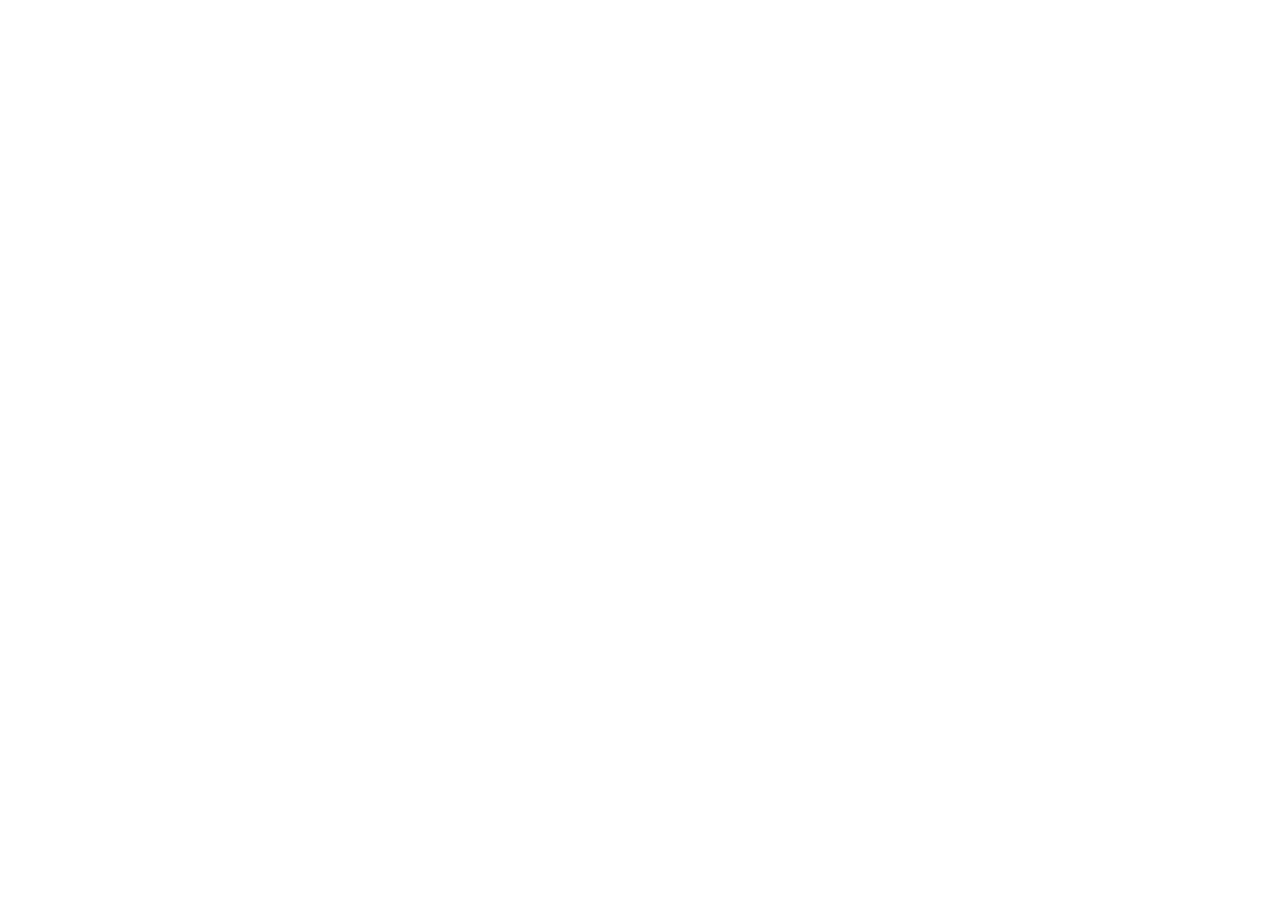
==== backend/ResLink.Api/wwwroot/index.html @ 0d1e9fb3 "Stop the browser from keeping an old copy of the app." ====
<!DOCTYPE html>
<html lang="en">
<head>
  <meta charset="UTF-8" />
  <meta name="viewport" content="width=device-width, initial-scale=1" />
  <title>ResLink · Find. Connect. Live.</title>
  <link rel="icon" href="reslink.jpeg" type="image/jpeg" />
  <link rel="preconnect" href="https://fonts.googleapis.com" />
  <link rel="preconnect" href="https://fonts.gstatic.com" crossorigin />
  <!-- Nunito is a rounded face that stays easy to read on a student app (Google Fonts, 2026). -->
  <link href="https://fonts.googleapis.com/css2?family=Nunito:wght@400;600;700;800&display=swap" rel="stylesheet" />
  <!-- Query string forces Render to fetch the redesigned files after deploy (MDN, 2025). -->
  <link rel="stylesheet" href="app.css?v=20260926" />
</head>
<body>
  <div id="app"></div>
  <script src="app.js?v=20260926"></script>
</body>
</html>
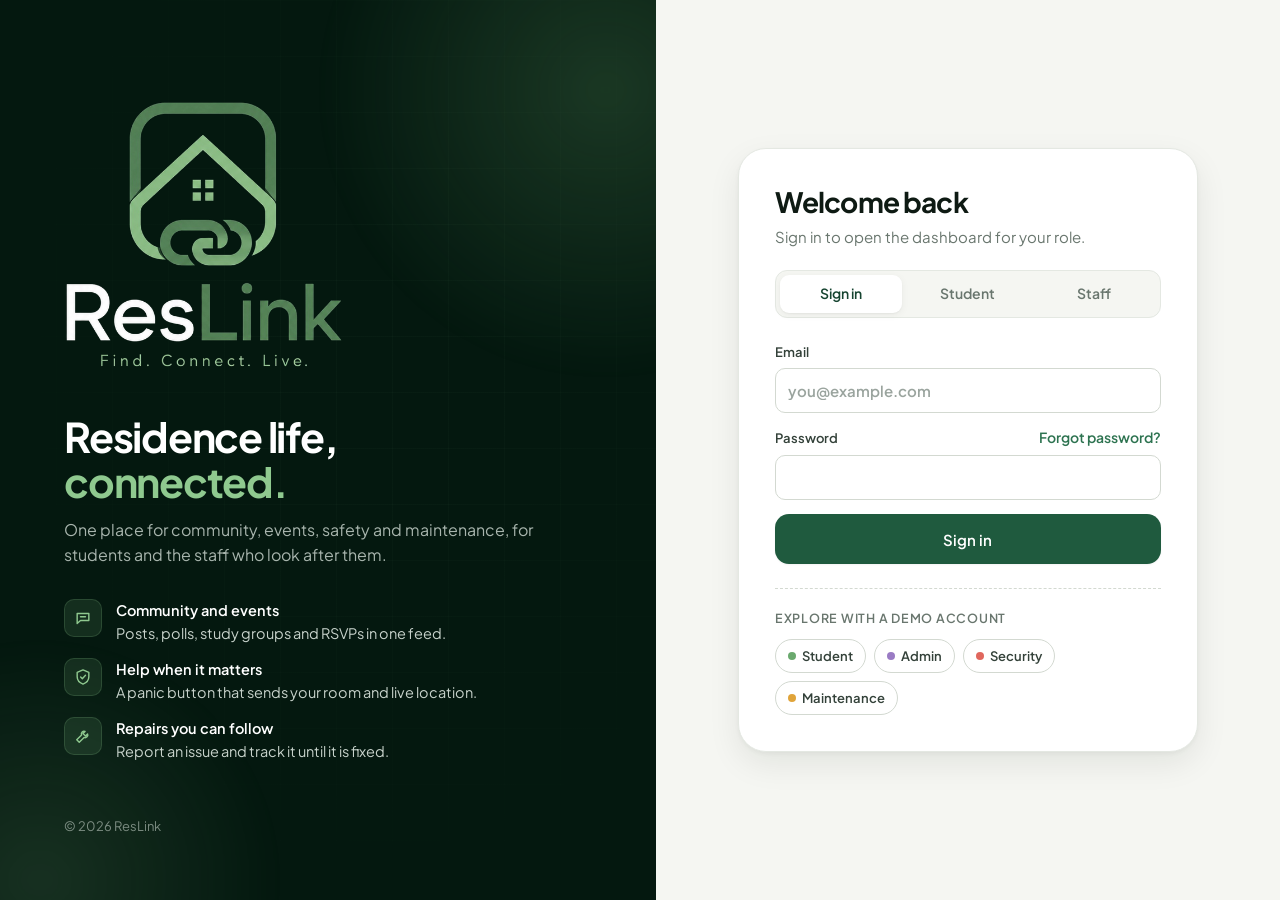
==== commit f90ae0d6: "Redesign the web app around the logo colours - Crop the logo into a mark, a full lockup and a horizo" ====
--- a/backend/ResLink.Api/wwwroot/index.html
+++ b/backend/ResLink.Api/wwwroot/index.html
@@ -2,18 +2,22 @@
 <html lang="en">
 <head>
   <meta charset="UTF-8" />
-  <meta name="viewport" content="width=device-width, initial-scale=1" />
+  <meta name="viewport" content="width=device-width, initial-scale=1, viewport-fit=cover" />
   <title>ResLink · Find. Connect. Live.</title>
-  <link rel="icon" href="reslink.jpeg" type="image/jpeg" />
+  <meta name="description" content="Community, safety and maintenance for residence students and staff." />
+  <meta name="theme-color" content="#04180f" />
+  <link rel="icon" href="brand/favicon.png" type="image/png" />
+  <link rel="apple-touch-icon" href="brand/apple-touch-icon.png" />
   <link rel="preconnect" href="https://fonts.googleapis.com" />
   <link rel="preconnect" href="https://fonts.gstatic.com" crossorigin />
-  <!-- Nunito is a rounded face that stays easy to read on a student app (Google Fonts, 2026). -->
-  <link href="https://fonts.googleapis.com/css2?family=Nunito:wght@400;600;700;800&display=swap" rel="stylesheet" />
+  <!-- Plus Jakarta Sans keeps a geometric shape close to the logo wordmark (Google Fonts, 2026). -->
+  <link href="https://fonts.googleapis.com/css2?family=Plus+Jakarta+Sans:wght@400;500;600;700;800&display=swap" rel="stylesheet" />
   <!-- Query string forces Render to fetch the redesigned files after deploy (MDN, 2025). -->
-  <link rel="stylesheet" href="app.css?v=20260926" />
+  <link rel="stylesheet" href="app.css?v=20261002" />
 </head>
 <body>
   <div id="app"></div>
-  <script src="app.js?v=20260926"></script>
+  <div class="toasts" id="toasts" aria-live="polite"></div>
+  <script src="app.js?v=20261002"></script>
 </body>
 </html>
--- a/backend/ResLink.Api/wwwroot/app.css
+++ b/backend/ResLink.Api/wwwroot/app.css
@@ -0,0 +1,562 @@
+/* ResLink design system: the logo's #04180f anchors the chrome, its greens carry actions, and tints separate features (MDN, 2025). */
+:root {
+  --brand-950: #04180f;
+  --brand-900: #072116;
+  --brand-800: #0d2e1f;
+  --brand-700: #164430;
+  --brand-600: #1f5a3e;
+  --brand-500: #2d7350;
+  --leaf-400: #6aa96e;
+  --leaf-300: #8fc98f;
+  --leaf-200: #bfe0bd;
+  --leaf-100: #e4f2e2;
+  --leaf-50: #f1f8ef;
+
+  --canvas: #f5f6f2;
+  --surface: #ffffff;
+  --surface-2: #fafbf8;
+  --ink: #0e1a13;
+  --ink-2: #334139;
+  --muted: #69766e;
+  --line: #e4e8e2;
+  --line-strong: #d3d9d1;
+
+  --gold: #a66a0a; --gold-bg: #fcf2dd;
+  --sky: #1d5f80; --sky-bg: #e2eff6;
+  --rose: #b42318; --rose-bg: #fdeceb;
+  --plum: #5d3b82; --plum-bg: #f1eaf8;
+  --slate: #44515a; --slate-bg: #edf0f1;
+  --leaf: #2c6b38; --leaf-bg: #e5f3e3;
+
+  --r-sm: 10px;
+  --r-md: 14px;
+  --r-lg: 20px;
+  --r-xl: 28px;
+  --shadow-xs: 0 1px 2px rgba(4, 24, 15, 0.05);
+  --shadow-sm: 0 1px 2px rgba(4, 24, 15, 0.04), 0 2px 8px rgba(4, 24, 15, 0.05);
+  --shadow-md: 0 2px 4px rgba(4, 24, 15, 0.04), 0 12px 32px rgba(4, 24, 15, 0.08);
+  --shadow-lg: 0 24px 64px rgba(4, 24, 15, 0.18);
+  --ring: 0 0 0 3px rgba(106, 169, 110, 0.35);
+  --sidebar: 268px;
+  --rail: 84px;
+  --font: "Plus Jakarta Sans", "Segoe UI", system-ui, sans-serif;
+}
+
+* { box-sizing: border-box; }
+html { -webkit-text-size-adjust: 100%; }
+html, body { margin: 0; min-height: 100%; background: var(--canvas); color: var(--ink); font-family: var(--font); font-size: 15px; line-height: 1.55; -webkit-font-smoothing: antialiased; }
+h1, h2, h3, h4 { margin: 0; font-weight: 700; letter-spacing: -0.02em; line-height: 1.2; color: var(--ink); }
+p { margin: 0; }
+a { color: inherit; }
+button, input, select, textarea { font: inherit; color: inherit; }
+button { cursor: pointer; }
+img { display: block; max-width: 100%; }
+:focus-visible { outline: none; box-shadow: var(--ring); }
+::selection { background: var(--leaf-200); }
+
+/* ---------- Buttons, fields, tags ---------- */
+.btn {
+  display: inline-flex; align-items: center; justify-content: center; gap: 8px;
+  border: 1px solid transparent; border-radius: var(--r-sm);
+  padding: 10px 16px; min-height: 42px; font-weight: 600; font-size: 14px; white-space: nowrap;
+  background: var(--brand-600); color: #fff; box-shadow: var(--shadow-xs);
+  transition: background 0.15s, border-color 0.15s, transform 0.05s, box-shadow 0.15s;
+}
+.btn:hover { background: var(--brand-700); }
+.btn:active { transform: translateY(1px); }
+.btn.ghost { background: var(--surface); color: var(--ink-2); border-color: var(--line-strong); }
+.btn.ghost:hover { background: var(--surface-2); border-color: var(--leaf-400); color: var(--brand-700); }
+.btn.soft { background: var(--leaf-100); color: var(--brand-700); box-shadow: none; }
+.btn.soft:hover { background: var(--leaf-200); }
+.btn.danger { background: var(--rose); }
+.btn.danger:hover { background: #8f1c13; }
+.btn.subtle-danger { background: var(--surface); color: var(--rose); border-color: #f3c9c5; }
+.btn.subtle-danger:hover { background: var(--rose-bg); }
+.btn.sm { min-height: 34px; padding: 6px 12px; font-size: 13px; }
+.btn.lg { min-height: 50px; padding: 12px 20px; font-size: 15px; border-radius: var(--r-md); }
+.btn.wide { width: 100%; }
+.btn:disabled, .btn[disabled] { background: var(--slate-bg); color: #98a39c; border-color: transparent; box-shadow: none; cursor: not-allowed; }
+.btn .ico-svg, .btn .ico-svg svg { width: 16px; height: 16px; }
+.link { border: 0; background: none; padding: 0; color: var(--brand-500); font-weight: 600; font-size: 14px; text-decoration: none; display: inline-flex; align-items: center; gap: 4px; }
+.link:hover { color: var(--brand-700); text-decoration: underline; text-underline-offset: 3px; }
+
+label { display: block; font-size: 13px; font-weight: 600; color: var(--ink-2); }
+label > input, label > select, label > textarea { margin-top: 6px; }
+input, select, textarea {
+  width: 100%; border: 1px solid var(--line-strong); border-radius: var(--r-sm);
+  padding: 10px 12px; min-height: 44px; background: var(--surface); font-size: 15px;
+  transition: border-color 0.15s, box-shadow 0.15s;
+}
+input::placeholder, textarea::placeholder { color: #9aa49e; }
+input:hover, select:hover, textarea:hover { border-color: #bcc5bc; }
+input:focus, select:focus, textarea:focus { outline: none; border-color: var(--leaf-400); box-shadow: var(--ring); }
+textarea { min-height: 104px; resize: vertical; }
+select { appearance: none; padding-right: 36px; background: var(--surface) url("data:image/svg+xml,%3Csvg xmlns='http://www.w3.org/2000/svg' width='12' height='12' viewBox='0 0 24 24' fill='none' stroke='%2369766e' stroke-width='2.4' stroke-linecap='round'%3E%3Cpath d='m6 9 6 6 6-6'/%3E%3C/svg%3E") right 12px center / 12px no-repeat; }
+input[type="checkbox"] { width: 18px; height: 18px; min-height: 0; margin: 0; accent-color: var(--brand-600); }
+.check { display: flex; align-items: center; gap: 10px; font-weight: 500; color: var(--ink-2); }
+.field-row { display: flex; justify-content: space-between; align-items: baseline; }
+.form-grid { display: grid; grid-template-columns: repeat(2, minmax(0, 1fr)); gap: 14px 16px; }
+.form-grid .full { grid-column: 1 / -1; }
+.stack { display: grid; gap: 14px; }
+.error { color: var(--rose); font-size: 13.5px; font-weight: 500; min-height: 0; }
+.error:empty, .note:empty { display: none; }
+.note { font-size: 13.5px; color: var(--brand-600); background: var(--leaf-50); border: 1px solid var(--leaf-200); border-radius: var(--r-sm); padding: 10px 12px; }
+
+.tag {
+  display: inline-flex; align-items: center; gap: 6px; border-radius: 999px; padding: 3px 10px;
+  font-size: 12px; font-weight: 600; line-height: 1.5; white-space: nowrap;
+  background: var(--slate-bg); color: var(--slate);
+}
+.tag.dot::before { content: ""; width: 6px; height: 6px; border-radius: 50%; background: currentColor; }
+.tag.leaf { background: var(--leaf-bg); color: var(--leaf); }
+.tag.gold { background: var(--gold-bg); color: var(--gold); }
+.tag.sky { background: var(--sky-bg); color: var(--sky); }
+.tag.rose { background: var(--rose-bg); color: var(--rose); }
+.tag.plum { background: var(--plum-bg); color: var(--plum); }
+.tag.slate { background: var(--slate-bg); color: var(--slate); }
+.tag.glass { background: rgba(4, 24, 15, 0.62); color: #fff; backdrop-filter: blur(6px); }
+.tags { display: flex; flex-wrap: wrap; gap: 6px; align-items: center; }
+
+.ico-svg { width: 20px; height: 20px; display: inline-grid; place-items: center; flex: none; }
+.ico-svg svg { width: 20px; height: 20px; }
+.tile {
+  width: 44px; height: 44px; border-radius: 12px; display: grid; place-items: center; flex: none;
+  background: var(--leaf-bg); color: var(--leaf);
+}
+.tile.leaf { background: var(--leaf-bg); color: var(--leaf); }
+.tile.gold { background: var(--gold-bg); color: var(--gold); }
+.tile.sky { background: var(--sky-bg); color: var(--sky); }
+.tile.rose { background: var(--rose-bg); color: var(--rose); }
+.tile.plum { background: var(--plum-bg); color: var(--plum); }
+.tile.slate { background: var(--slate-bg); color: var(--slate); }
+.tile.brand { background: var(--brand-950); color: var(--leaf-300); }
+
+.avatar {
+  width: 38px; height: 38px; border-radius: 50%; flex: none; display: grid; place-items: center;
+  font-weight: 700; font-size: 14px; color: var(--brand-950);
+  background: linear-gradient(135deg, var(--leaf-300), var(--leaf-400));
+}
+.avatar.sm { width: 32px; height: 32px; font-size: 13px; }
+
+/* ---------- Sign-in ---------- */
+.auth {
+  min-height: 100vh; min-height: 100dvh;
+  display: grid; grid-template-columns: minmax(0, 1.05fr) minmax(0, 1fr);
+  background: var(--canvas);
+}
+.auth-brand {
+  position: relative; overflow: hidden; isolation: isolate;
+  background: var(--brand-950); color: #e8f1ea;
+  display: flex; flex-direction: column; justify-content: space-between;
+  padding: clamp(32px, 5vw, 64px);
+}
+.auth-brand::before, .auth-brand::after {
+  content: ""; position: absolute; z-index: -1; border-radius: 50%; filter: blur(10px); pointer-events: none;
+}
+.auth-brand::before { width: 620px; height: 620px; right: -260px; top: -220px; background: radial-gradient(circle, rgba(106, 169, 110, 0.22), transparent 65%); }
+.auth-brand::after { width: 520px; height: 520px; left: -220px; bottom: -240px; background: radial-gradient(circle, rgba(143, 201, 143, 0.14), transparent 65%); }
+.auth-grid-lines {
+  position: absolute; inset: 0; z-index: -1; opacity: 0.5; pointer-events: none;
+  background-image: linear-gradient(rgba(143, 201, 143, 0.06) 1px, transparent 1px), linear-gradient(90deg, rgba(143, 201, 143, 0.06) 1px, transparent 1px);
+  background-size: 56px 56px;
+  mask-image: radial-gradient(ellipse at 60% 40%, #000 20%, transparent 75%);
+}
+.auth-lockup { width: clamp(200px, 22vw, 280px); height: auto; margin: clamp(16px, 4vh, 48px) 0 clamp(24px, 5vh, 56px); }
+.auth-copy h2 { color: #fff; font-size: clamp(30px, 3.2vw, 44px); line-height: 1.1; letter-spacing: -0.03em; max-width: 15ch; }
+.auth-copy h2 em { font-style: normal; color: var(--leaf-300); }
+.auth-copy p { margin-top: 14px; color: rgba(232, 241, 234, 0.72); font-size: 16px; max-width: 40ch; }
+.auth-points { list-style: none; padding: 0; margin: 32px 0 0; display: grid; gap: 14px; max-width: 420px; }
+.auth-points li { display: flex; gap: 14px; align-items: flex-start; color: rgba(232, 241, 234, 0.86); font-size: 14.5px; }
+.auth-points li b { display: block; color: #fff; font-weight: 600; }
+.auth-points .tile { width: 38px; height: 38px; border-radius: 10px; background: rgba(143, 201, 143, 0.12); color: var(--leaf-300); border: 1px solid rgba(143, 201, 143, 0.18); }
+.auth-foot { margin-top: 40px; font-size: 13px; color: rgba(232, 241, 234, 0.5); }
+.auth-side { display: grid; place-items: center; padding: clamp(24px, 4vw, 56px); }
+.auth-card {
+  width: min(460px, 100%); background: var(--surface); border: 1px solid var(--line);
+  border-radius: var(--r-xl); padding: clamp(24px, 3vw, 36px); box-shadow: var(--shadow-md);
+}
+.auth-card h1 { font-size: 28px; letter-spacing: -0.03em; }
+.auth-card .lead { color: var(--muted); margin: 6px 0 22px; }
+.segmented {
+  display: grid; grid-template-columns: repeat(3, 1fr); gap: 4px; padding: 4px; margin-bottom: 24px;
+  background: var(--canvas); border: 1px solid var(--line); border-radius: 12px;
+}
+.segmented button {
+  border: 0; background: transparent; border-radius: 9px; min-height: 38px;
+  font-weight: 600; font-size: 14px; color: var(--muted); transition: background 0.15s, color 0.15s;
+}
+.segmented button:hover { color: var(--ink); }
+.segmented button.active { background: var(--surface); color: var(--brand-700); box-shadow: var(--shadow-sm); }
+.demo { margin-top: 24px; padding-top: 20px; border-top: 1px dashed var(--line-strong); }
+.demo p { font-size: 12.5px; font-weight: 600; letter-spacing: 0.06em; text-transform: uppercase; color: var(--muted); margin-bottom: 10px; }
+.demo .chips { display: flex; flex-wrap: wrap; gap: 8px; }
+.chip {
+  border: 1px solid var(--line-strong); background: var(--surface); border-radius: 999px;
+  padding: 6px 12px; font-size: 13px; font-weight: 600; color: var(--ink-2); display: inline-flex; gap: 6px; align-items: center;
+}
+.chip:hover { border-color: var(--leaf-400); color: var(--brand-700); background: var(--leaf-50); }
+.chip i { width: 8px; height: 8px; border-radius: 50%; background: var(--leaf-400); }
+.chip.gold i { background: #e0a43a; } .chip.rose i { background: #e0675d; } .chip.plum i { background: #9a7bc4; }
+.back-link { margin-bottom: 18px; }
+.auth-mobile-head { display: none; }
+
+/* ---------- App shell ---------- */
+.shell { display: grid; grid-template-columns: var(--sidebar) minmax(0, 1fr); min-height: 100vh; }
+.sidebar {
+  position: sticky; top: 0; height: 100vh; height: 100dvh;
+  background: var(--brand-950); color: rgba(232, 241, 234, 0.72);
+  display: flex; flex-direction: column; padding: 22px 14px 16px;
+  border-right: 1px solid rgba(143, 201, 143, 0.08);
+}
+.side-brand { display: flex; align-items: center; padding: 4px 10px 22px; }
+.side-brand img.full { height: 44px; width: auto; }
+.side-brand img.mark { display: none; height: 40px; width: auto; }
+.nav { display: flex; flex-direction: column; gap: 2px; flex: 1; overflow-y: auto; margin: 0 -4px; padding: 0 4px; scrollbar-width: thin; scrollbar-color: rgba(143, 201, 143, 0.2) transparent; }
+.nav-label { font-size: 11px; font-weight: 700; letter-spacing: 0.1em; text-transform: uppercase; color: rgba(232, 241, 234, 0.38); padding: 16px 12px 6px; }
+.nav-label:first-child { padding-top: 0; }
+.nav button {
+  position: relative; display: flex; align-items: center; gap: 12px; width: 100%;
+  border: 0; background: transparent; color: inherit; text-align: left;
+  padding: 10px 12px; min-height: 44px; border-radius: 10px; font-weight: 500; font-size: 14.5px;
+  transition: background 0.15s, color 0.15s;
+}
+.nav button:hover { background: rgba(143, 201, 143, 0.08); color: #fff; }
+.nav button.active { background: rgba(143, 201, 143, 0.14); color: #fff; font-weight: 600; }
+.nav button.active::before { content: ""; position: absolute; left: -4px; top: 10px; bottom: 10px; width: 3px; border-radius: 3px; background: var(--leaf-300); }
+.nav button.active .ico-svg { color: var(--leaf-300); }
+.side-foot { margin-top: 12px; padding: 12px; border-radius: 14px; background: rgba(143, 201, 143, 0.07); border: 1px solid rgba(143, 201, 143, 0.1); display: flex; align-items: center; gap: 10px; }
+.side-foot .who { min-width: 0; flex: 1; }
+.side-foot .who b { display: block; color: #fff; font-size: 14px; font-weight: 600; white-space: nowrap; overflow: hidden; text-overflow: ellipsis; }
+.side-foot .who small { display: block; color: rgba(232, 241, 234, 0.55); font-size: 12.5px; }
+.icon-btn {
+  width: 38px; height: 38px; border-radius: 10px; display: grid; place-items: center; flex: none;
+  border: 0; background: transparent; color: rgba(232, 241, 234, 0.7);
+}
+.icon-btn:hover { background: rgba(143, 201, 143, 0.12); color: #fff; }
+
+.main { padding: 36px clamp(20px, 4vw, 56px) 80px; width: 100%; max-width: 1240px; }
+.topbar, .bottom-nav, .more-sheet, .scrim { display: none; }
+
+/* ---------- Page furniture ---------- */
+.page-head { display: flex; justify-content: space-between; align-items: flex-end; gap: 16px; margin-bottom: 24px; flex-wrap: wrap; }
+.page-head .eyebrow { font-size: 12.5px; font-weight: 700; letter-spacing: 0.08em; text-transform: uppercase; color: var(--brand-500); margin-bottom: 6px; }
+.page-head h1 { font-size: clamp(26px, 3vw, 34px); letter-spacing: -0.03em; }
+.page-head p { margin-top: 6px; color: var(--muted); }
+.section-head { display: flex; justify-content: space-between; align-items: center; gap: 12px; margin: 32px 0 14px; }
+.section-head h2 { font-size: 19px; }
+
+.card { background: var(--surface); border: 1px solid var(--line); border-radius: var(--r-lg); padding: 22px; box-shadow: var(--shadow-xs); }
+.card.flush { padding: 0; overflow: hidden; }
+.card.hover { transition: box-shadow 0.2s, transform 0.2s, border-color 0.2s; }
+.card.hover:hover { box-shadow: var(--shadow-md); transform: translateY(-2px); border-color: var(--line-strong); }
+.card h3 { font-size: 16.5px; }
+.form-card { margin-bottom: 24px; border-color: var(--leaf-200); background: linear-gradient(180deg, var(--leaf-50), var(--surface) 120px); }
+.form-card h3 { margin-bottom: 16px; }
+.form-actions { display: flex; justify-content: flex-end; gap: 10px; margin-top: 18px; }
+
+.grid-4 { display: grid; grid-template-columns: repeat(4, minmax(0, 1fr)); gap: 16px; }
+.grid-3 { display: grid; grid-template-columns: repeat(3, minmax(0, 1fr)); gap: 18px; }
+.grid-2 { display: grid; grid-template-columns: repeat(2, minmax(0, 1fr)); gap: 18px; }
+.split { display: grid; grid-template-columns: minmax(0, 1.6fr) minmax(0, 1fr); gap: 20px; align-items: start; }
+.mb { margin-bottom: 16px; }
+.muted { color: var(--muted); }
+.small { font-size: 13px; }
+.row { display: flex; gap: 10px; flex-wrap: wrap; align-items: center; }
+.between { display: flex; justify-content: space-between; align-items: center; gap: 12px; }
+.hidden { display: none !important; }
+
+.pills { display: flex; gap: 8px; margin-bottom: 22px; overflow-x: auto; padding-bottom: 2px; scrollbar-width: none; }
+.pills::-webkit-scrollbar { display: none; }
+.pill {
+  flex: none; border: 1px solid var(--line-strong); background: var(--surface); border-radius: 999px;
+  padding: 7px 14px; min-height: 38px; font-size: 13.5px; font-weight: 600; color: var(--ink-2);
+  transition: background 0.15s, color 0.15s, border-color 0.15s;
+}
+.pill:hover { border-color: var(--leaf-400); color: var(--brand-700); }
+.pill.active { background: var(--brand-950); border-color: var(--brand-950); color: #fff; }
+.pill .count { margin-left: 6px; opacity: 0.6; }
+
+/* Hero on the dashboard */
+.hero {
+  position: relative; overflow: hidden; isolation: isolate;
+  background: var(--brand-950); color: #e8f1ea; border-radius: var(--r-xl);
+  padding: clamp(24px, 3.4vw, 40px); margin-bottom: 24px;
+  display: flex; justify-content: space-between; align-items: flex-end; gap: 24px; flex-wrap: wrap;
+}
+.hero::before { content: ""; position: absolute; z-index: -1; right: -120px; top: -160px; width: 460px; height: 460px; border-radius: 50%; background: radial-gradient(circle, rgba(106, 169, 110, 0.28), transparent 65%); }
+.hero-mark { position: absolute; z-index: -1; right: clamp(16px, 4vw, 48px); top: 50%; transform: translateY(-50%); height: 150%; opacity: 0.06; pointer-events: none; }
+.hero .date { font-size: 13px; font-weight: 600; color: var(--leaf-300); letter-spacing: 0.02em; }
+.hero h1 { color: #fff; font-size: clamp(26px, 3.4vw, 38px); letter-spacing: -0.03em; margin-top: 8px; }
+.hero p { color: rgba(232, 241, 234, 0.72); margin-top: 8px; max-width: 52ch; }
+.hero-chips { display: flex; gap: 10px; flex-wrap: wrap; }
+.hero-chip { background: rgba(143, 201, 143, 0.1); border: 1px solid rgba(143, 201, 143, 0.18); border-radius: 14px; padding: 10px 16px; min-width: 116px; }
+.hero-chip small { display: block; font-size: 12px; color: rgba(232, 241, 234, 0.6); font-weight: 500; }
+.hero-chip b { display: block; font-size: 20px; color: #fff; font-weight: 700; letter-spacing: -0.02em; }
+.hero-chip.gold b { color: #f3c46b; }
+
+.stat { display: flex; gap: 14px; align-items: center; }
+.stat b { display: block; font-size: 26px; font-weight: 700; letter-spacing: -0.03em; line-height: 1.1; }
+.stat span { font-size: 13px; color: var(--muted); font-weight: 500; }
+
+.actions { display: grid; grid-template-columns: repeat(6, minmax(0, 1fr)); gap: 12px; }
+.action {
+  display: flex; flex-direction: column; align-items: flex-start; gap: 14px; text-align: left;
+  background: var(--surface); border: 1px solid var(--line); border-radius: var(--r-lg);
+  padding: 16px; min-height: 112px; font-weight: 600; font-size: 14px; color: var(--ink);
+  transition: box-shadow 0.2s, transform 0.2s, border-color 0.2s;
+}
+.action:hover { box-shadow: var(--shadow-md); transform: translateY(-2px); border-color: var(--line-strong); }
+
+.notice { display: flex; gap: 14px; align-items: flex-start; border-radius: var(--r-lg); padding: 16px 18px; background: var(--leaf-50); border: 1px solid var(--leaf-200); margin-bottom: 12px; }
+.notice b { display: block; }
+.notice p { color: var(--ink-2); font-size: 14px; margin-top: 2px; }
+.notice .tile { width: 36px; height: 36px; border-radius: 10px; }
+
+/* Lists that read as tables */
+.list { background: var(--surface); border: 1px solid var(--line); border-radius: var(--r-lg); overflow: hidden; box-shadow: var(--shadow-xs); }
+.list-row { display: flex; align-items: center; gap: 14px; padding: 14px 18px; }
+.list-row + .list-row { border-top: 1px solid var(--line); }
+.list-row .grow { flex: 1; min-width: 0; }
+.list-row .grow b { display: block; font-weight: 600; }
+.list-row .grow .muted { font-size: 13.5px; }
+.list-row .end { display: flex; gap: 8px; align-items: center; flex-wrap: wrap; justify-content: flex-end; }
+
+/* Events and listings */
+.media { position: relative; height: 168px; background: var(--leaf-50); }
+.media img { width: 100%; height: 100%; object-fit: cover; }
+.media .tags { position: absolute; left: 12px; top: 12px; }
+.media-art { height: 132px; display: grid; place-items: center; }
+.media-art .ico-svg, .media-art .ico-svg svg { width: 40px; height: 40px; }
+.media-art.leaf { background: linear-gradient(135deg, var(--leaf-bg), #f6fbf5); color: var(--leaf); }
+.media-art.gold { background: linear-gradient(135deg, var(--gold-bg), #fffaf0); color: var(--gold); }
+.media-art.sky { background: linear-gradient(135deg, var(--sky-bg), #f5fafd); color: var(--sky); }
+.media-art.plum { background: linear-gradient(135deg, var(--plum-bg), #faf7fd); color: var(--plum); }
+.media-art.rose { background: linear-gradient(135deg, var(--rose-bg), #fff8f7); color: var(--rose); }
+.media-art.slate { background: linear-gradient(135deg, var(--slate-bg), #f8f9fa); color: var(--slate); }
+.body { padding: 18px; display: flex; flex-direction: column; gap: 8px; flex: 1; }
+.card.flush { display: flex; flex-direction: column; }
+.date-badge { position: absolute; right: 12px; top: 12px; background: var(--surface); border-radius: 12px; padding: 6px 10px; text-align: center; box-shadow: var(--shadow-sm); min-width: 52px; }
+.date-badge small { display: block; font-size: 11px; font-weight: 700; letter-spacing: 0.08em; text-transform: uppercase; color: var(--rose); }
+.date-badge b { display: block; font-size: 20px; line-height: 1.1; }
+.meta { display: flex; flex-direction: column; gap: 4px; font-size: 13.5px; color: var(--muted); }
+.meta span { display: flex; align-items: center; gap: 8px; }
+.meta .ico-svg, .meta .ico-svg svg { width: 15px; height: 15px; }
+.price { font-weight: 700; color: var(--brand-600); font-size: 17px; letter-spacing: -0.02em; }
+.card-foot { margin-top: auto; padding-top: 8px; display: flex; gap: 8px; flex-wrap: wrap; }
+
+/* Community */
+.post { display: flex; gap: 14px; }
+.post .grow { flex: 1; min-width: 0; }
+.post-head { display: flex; align-items: center; gap: 8px; flex-wrap: wrap; }
+.post-head b { font-weight: 600; }
+.post h3 { margin: 10px 0 4px; }
+.post-body { margin-top: 6px; color: var(--ink-2); white-space: pre-line; }
+.poll { display: grid; gap: 8px; margin-top: 12px; }
+.poll-option {
+  position: relative; overflow: hidden; border: 1px solid var(--line-strong); border-radius: var(--r-sm);
+  background: var(--surface); padding: 10px 14px; text-align: left; display: flex; justify-content: space-between; font-weight: 500;
+}
+.poll-option:hover { border-color: var(--leaf-400); }
+.poll-option i { position: absolute; inset: 0 auto 0 0; background: var(--leaf-100); z-index: 0; }
+.poll-option span { position: relative; z-index: 1; }
+.post-stats { display: flex; gap: 16px; margin-top: 12px; font-size: 13.5px; color: var(--muted); }
+.post-stats span { display: inline-flex; align-items: center; gap: 6px; }
+.post-stats .ico-svg, .post-stats .ico-svg svg { width: 16px; height: 16px; }
+.comments { margin-top: 12px; padding: 12px 14px; background: var(--surface-2); border: 1px solid var(--line); border-radius: var(--r-md); display: grid; gap: 8px; font-size: 14px; }
+.comments b { font-weight: 600; }
+.reply { display: flex; gap: 8px; margin-top: 12px; }
+.reply input { min-height: 40px; }
+.composer textarea { min-height: 88px; }
+
+/* Rewards */
+.balance {
+  position: relative; overflow: hidden; isolation: isolate;
+  background: var(--brand-950); color: #e8f1ea; border-radius: var(--r-xl);
+  padding: clamp(24px, 3vw, 36px); display: flex; justify-content: space-between; align-items: flex-end; gap: 24px; flex-wrap: wrap; margin-bottom: 8px;
+}
+.balance::before { content: ""; position: absolute; z-index: -1; left: -100px; bottom: -200px; width: 420px; height: 420px; border-radius: 50%; background: radial-gradient(circle, rgba(224, 164, 58, 0.22), transparent 65%); }
+.balance small { font-size: 13px; font-weight: 600; color: var(--leaf-300); }
+.balance .points { font-size: clamp(38px, 5vw, 56px); font-weight: 800; letter-spacing: -0.04em; color: #f3c46b; line-height: 1; margin: 10px 0 8px; }
+.balance .points span { font-size: 0.4em; color: rgba(232, 241, 234, 0.7); font-weight: 600; letter-spacing: 0; margin-left: 6px; }
+.balance p { color: rgba(232, 241, 234, 0.72); max-width: 44ch; }
+.voucher { font-family: ui-monospace, "SF Mono", Consolas, monospace; font-weight: 700; letter-spacing: 0.06em; background: var(--surface-2); border: 1px dashed var(--line-strong); border-radius: 8px; padding: 2px 8px; font-size: 13px; }
+.progress { height: 6px; background: var(--slate-bg); border-radius: 999px; overflow: hidden; }
+.progress i { display: block; height: 100%; background: linear-gradient(90deg, var(--leaf-400), var(--brand-500)); border-radius: 999px; }
+
+/* Security */
+.panic-card { border-color: #f3c9c5; background: linear-gradient(180deg, var(--rose-bg), var(--surface) 140px); }
+.panic-btn {
+  width: 100%; min-height: 64px; border: 0; border-radius: var(--r-lg); margin-top: 16px;
+  background: var(--rose); color: #fff; font-weight: 700; font-size: 16px; letter-spacing: 0.01em;
+  display: flex; align-items: center; justify-content: center; gap: 10px;
+  box-shadow: 0 10px 24px rgba(180, 35, 24, 0.28), inset 0 -2px 0 rgba(0, 0, 0, 0.15);
+}
+.panic-btn:hover { background: #9b1d14; }
+.steps { list-style: none; counter-reset: step; padding: 0; margin: 24px 0 0; display: grid; gap: 14px; }
+.steps li { counter-increment: step; display: grid; grid-template-columns: 28px 1fr; gap: 12px; font-size: 14px; color: var(--muted); }
+.steps li::before { content: counter(step); width: 28px; height: 28px; border-radius: 50%; display: grid; place-items: center; font-weight: 700; font-size: 13px; background: var(--surface); border: 1px solid #f3c9c5; color: var(--rose); }
+.steps li b { display: block; color: var(--ink); font-weight: 600; }
+.panic-btn:disabled { opacity: 0.7; cursor: progress; }
+
+/* Profile */
+.profile-hero { display: flex; gap: 20px; align-items: center; flex-wrap: wrap; }
+.profile-hero .big { width: 76px; height: 76px; border-radius: 22px; font-size: 26px; font-weight: 700; display: grid; place-items: center; background: var(--brand-950); color: var(--leaf-300); }
+.kv { display: grid; grid-template-columns: repeat(auto-fit, minmax(180px, 1fr)); gap: 12px; margin-top: 22px; }
+.kv div { background: var(--surface-2); border: 1px solid var(--line); border-radius: var(--r-md); padding: 14px 16px; }
+.kv small { display: block; font-size: 12.5px; color: var(--muted); font-weight: 500; }
+.kv b { display: block; margin-top: 2px; font-weight: 600; overflow-wrap: anywhere; }
+
+/* Empty, loading, errors */
+.empty { text-align: center; padding: 56px 20px; border: 1px dashed var(--line-strong); border-radius: var(--r-lg); background: var(--surface); }
+.empty .tile { margin: 0 auto 14px; width: 52px; height: 52px; border-radius: 16px; }
+.empty b { display: block; font-size: 16px; }
+.empty p { color: var(--muted); margin-top: 4px; font-size: 14px; }
+.skeleton { display: grid; gap: 16px; }
+.sk { border-radius: var(--r-lg); background: linear-gradient(90deg, #eceee9 0%, #f6f7f3 40%, #eceee9 80%) 0 0 / 200% 100%; animation: shimmer 1.3s linear infinite; }
+@keyframes shimmer { to { background-position: -200% 0; } }
+
+/* Toasts and dialogs */
+.toasts { position: fixed; right: 20px; bottom: 20px; z-index: 60; display: grid; gap: 10px; width: min(380px, calc(100vw - 32px)); }
+.toast {
+  display: flex; gap: 12px; align-items: flex-start; padding: 14px 16px; border-radius: var(--r-md);
+  background: var(--brand-950); color: #eef5ef; box-shadow: var(--shadow-lg); font-size: 14px;
+  animation: toast-in 0.22s ease-out;
+}
+.toast .ico-svg { color: var(--leaf-300); }
+.toast.error .ico-svg { color: #ff9a8f; }
+.toast.leaving { opacity: 0; transform: translateY(6px); transition: opacity 0.2s, transform 0.2s; }
+@keyframes toast-in { from { opacity: 0; transform: translateY(10px); } }
+.dialog-back { position: fixed; inset: 0; z-index: 70; background: rgba(4, 24, 15, 0.5); backdrop-filter: blur(3px); display: grid; place-items: center; padding: 20px; animation: fade 0.15s ease-out; }
+.dialog { width: min(480px, 100%); background: var(--surface); border-radius: var(--r-xl); padding: 26px; box-shadow: var(--shadow-lg); }
+.dialog h3 { font-size: 19px; }
+.dialog p { color: var(--muted); margin-top: 6px; }
+.dialog .copy-row { display: flex; gap: 8px; margin-top: 18px; }
+.dialog .copy-row input { font-family: ui-monospace, Consolas, monospace; font-size: 13px; }
+.dialog .code { margin-top: 18px; text-align: center; font-family: ui-monospace, Consolas, monospace; font-size: 28px; font-weight: 700; letter-spacing: 0.12em; padding: 18px; border-radius: var(--r-md); background: var(--leaf-50); border: 1px dashed var(--leaf-400); color: var(--brand-700); }
+@keyframes fade { from { opacity: 0; } }
+
+.menu-open { overflow: hidden; }
+
+/* ---------- Responsive ---------- */
+@media (max-width: 1360px) {
+  .actions { grid-template-columns: repeat(3, minmax(0, 1fr)); }
+}
+
+/* Tablet: the sidebar becomes a dark icon rail. */
+@media (max-width: 1199px) {
+  .shell { grid-template-columns: var(--rail) minmax(0, 1fr); }
+  .sidebar { padding: 18px 10px 14px; align-items: center; }
+  .side-brand { padding: 2px 0 18px; justify-content: center; }
+  .side-brand img.full { display: none; }
+  .side-brand img.mark { display: block; }
+  .nav { width: 100%; align-items: stretch; }
+  .nav-label { font-size: 0; padding: 0; height: 1px; margin: 8px 16px; background: rgba(143, 201, 143, 0.14); }
+  .nav-label:first-child { display: none; }
+  .nav button { justify-content: center; padding: 10px 0; }
+  .nav button span:not(.ico-svg) { display: none; }
+  .nav button.active::before { left: -10px; }
+  .side-foot { flex-direction: column; padding: 8px; background: none; border: 0; }
+  .side-foot .who { display: none; }
+  .grid-3 { grid-template-columns: repeat(2, minmax(0, 1fr)); }
+  .grid-4 { grid-template-columns: repeat(2, minmax(0, 1fr)); }
+  .split { grid-template-columns: 1fr; }
+}
+
+@media (max-width: 1023px) {
+  .auth { grid-template-columns: 1fr; }
+  .auth-brand { display: none; }
+  .auth-mobile-head {
+    display: flex; flex-direction: column; align-items: center; gap: 10px; text-align: center;
+    background: var(--brand-950); color: rgba(232, 241, 234, 0.75); padding: 40px 24px 96px;
+    position: relative; overflow: hidden; isolation: isolate;
+  }
+  .auth-mobile-head::before { content: ""; position: absolute; z-index: -1; right: -160px; top: -200px; width: 420px; height: 420px; border-radius: 50%; background: radial-gradient(circle, rgba(106, 169, 110, 0.26), transparent 65%); }
+  .auth-mobile-head img { width: 168px; height: auto; }
+  .auth-mobile-head p { font-size: 14.5px; max-width: 34ch; }
+  .auth-side { position: relative; z-index: 1; place-items: start center; padding: 0 16px 40px; margin-top: -64px; }
+}
+
+/* Phone: dark top bar, bottom navigation and a "More" sheet. */
+@media (max-width: 859px) {
+  html, body { font-size: 15px; }
+  .shell { grid-template-columns: 1fr; }
+  .sidebar { display: none; }
+  .sidebar.open {
+    display: flex; position: fixed; inset: 0 auto 0 0; z-index: 40; width: min(300px, 86vw);
+    align-items: stretch; padding: 22px 14px 16px; animation: slide-in 0.2s ease-out;
+  }
+  .sidebar.open .side-brand { justify-content: flex-start; padding: 4px 10px 22px; }
+  .sidebar.open .side-brand img.full { display: block; }
+  .sidebar.open .side-brand img.mark { display: none; }
+  .sidebar.open .nav-label { font-size: 11px; height: auto; margin: 0; background: none; padding: 16px 12px 6px; }
+  .sidebar.open .nav-label:first-child { display: block; padding-top: 0; }
+  .sidebar.open .nav button { justify-content: flex-start; padding: 10px 12px; }
+  .sidebar.open .nav button span:not(.ico-svg) { display: inline; }
+  .sidebar.open .nav button.active::before { left: -4px; }
+  .sidebar.open .side-foot { flex-direction: row; padding: 12px; background: rgba(143, 201, 143, 0.07); border: 1px solid rgba(143, 201, 143, 0.1); }
+  .sidebar.open .side-foot .who { display: block; }
+  @keyframes slide-in { from { transform: translateX(-100%); } }
+  .scrim { display: block; position: fixed; inset: 0; z-index: 35; background: rgba(4, 24, 15, 0.5); backdrop-filter: blur(2px); }
+  .scrim.under { z-index: 24; background: rgba(4, 24, 15, 0.3); }
+  .topbar {
+    display: flex; align-items: center; justify-content: space-between; gap: 12px;
+    position: sticky; top: 0; z-index: 20; background: var(--brand-950);
+    padding: calc(10px + env(safe-area-inset-top)) 16px 10px;
+  }
+  .topbar img { height: 30px; width: auto; }
+  .topbar .avatar { border: 0; }
+  .bottom-nav {
+    display: grid; grid-template-columns: repeat(5, 1fr); gap: 2px;
+    position: fixed; left: 0; right: 0; bottom: 0; z-index: 25;
+    background: rgba(255, 255, 255, 0.94); backdrop-filter: saturate(1.4) blur(14px);
+    border-top: 1px solid var(--line);
+    padding: 6px 8px calc(6px + env(safe-area-inset-bottom));
+  }
+  .bottom-nav button {
+    display: flex; flex-direction: column; align-items: center; justify-content: center; gap: 3px;
+    border: 0; background: none; color: var(--muted); font-size: 11px; font-weight: 600; min-height: 54px; border-radius: 12px;
+  }
+  .bottom-nav button .ico-svg { width: 44px; height: 28px; border-radius: 999px; transition: background 0.15s; }
+  .bottom-nav button.active { color: var(--brand-700); }
+  .bottom-nav button.active .ico-svg { background: var(--leaf-100); }
+  .more-sheet {
+    display: grid; grid-template-columns: repeat(3, 1fr); gap: 8px;
+    position: fixed; left: 12px; right: 12px; bottom: calc(78px + env(safe-area-inset-bottom)); z-index: 26;
+    background: var(--surface); border: 1px solid var(--line); border-radius: var(--r-xl); padding: 12px; box-shadow: var(--shadow-lg);
+    animation: toast-in 0.18s ease-out;
+  }
+  .more-sheet button {
+    display: flex; flex-direction: column; align-items: center; gap: 8px; border: 0; background: var(--surface-2);
+    border-radius: var(--r-md); padding: 14px 6px; font-size: 12.5px; font-weight: 600; color: var(--ink-2);
+  }
+  .more-sheet button.active { background: var(--leaf-100); color: var(--brand-700); }
+  .main { padding: 20px 16px calc(104px + env(safe-area-inset-bottom)); }
+  .page-head { margin-bottom: 18px; }
+  .page-head > .btn { width: 100%; }
+  .grid-2, .grid-3, .grid-4, .form-grid { grid-template-columns: 1fr; }
+  .actions { grid-template-columns: repeat(3, minmax(0, 1fr)); gap: 10px; }
+  .action { padding: 14px 10px; min-height: 100px; align-items: center; text-align: center; font-size: 13px; gap: 10px; }
+  .hero { border-radius: var(--r-lg); align-items: flex-start; }
+  .hero-chips { width: 100%; }
+  .hero-chip { flex: 1; min-width: 0; }
+  .balance { border-radius: var(--r-lg); }
+  .list-row { flex-wrap: wrap; padding: 14px 16px; }
+  .list-row .end { width: 100%; justify-content: flex-start; }
+  .between.wrap-sm { flex-direction: column; align-items: flex-start; }
+  .toasts { left: 16px; right: 16px; width: auto; bottom: calc(86px + env(safe-area-inset-bottom)); }
+  .card { padding: 18px; }
+}
+
+@media (min-width: 600px) and (max-width: 859px) {
+  .grid-3, .grid-4 { grid-template-columns: repeat(2, minmax(0, 1fr)); }
+  .actions { grid-template-columns: repeat(6, minmax(0, 1fr)); }
+}
+
+@media (max-width: 420px) {
+  .actions { grid-template-columns: repeat(2, minmax(0, 1fr)); }
+  .segmented button { font-size: 13px; }
+}
+
+@media (prefers-reduced-motion: reduce) {
+  *, *::before, *::after { animation: none !important; transition: none !important; }
+}
